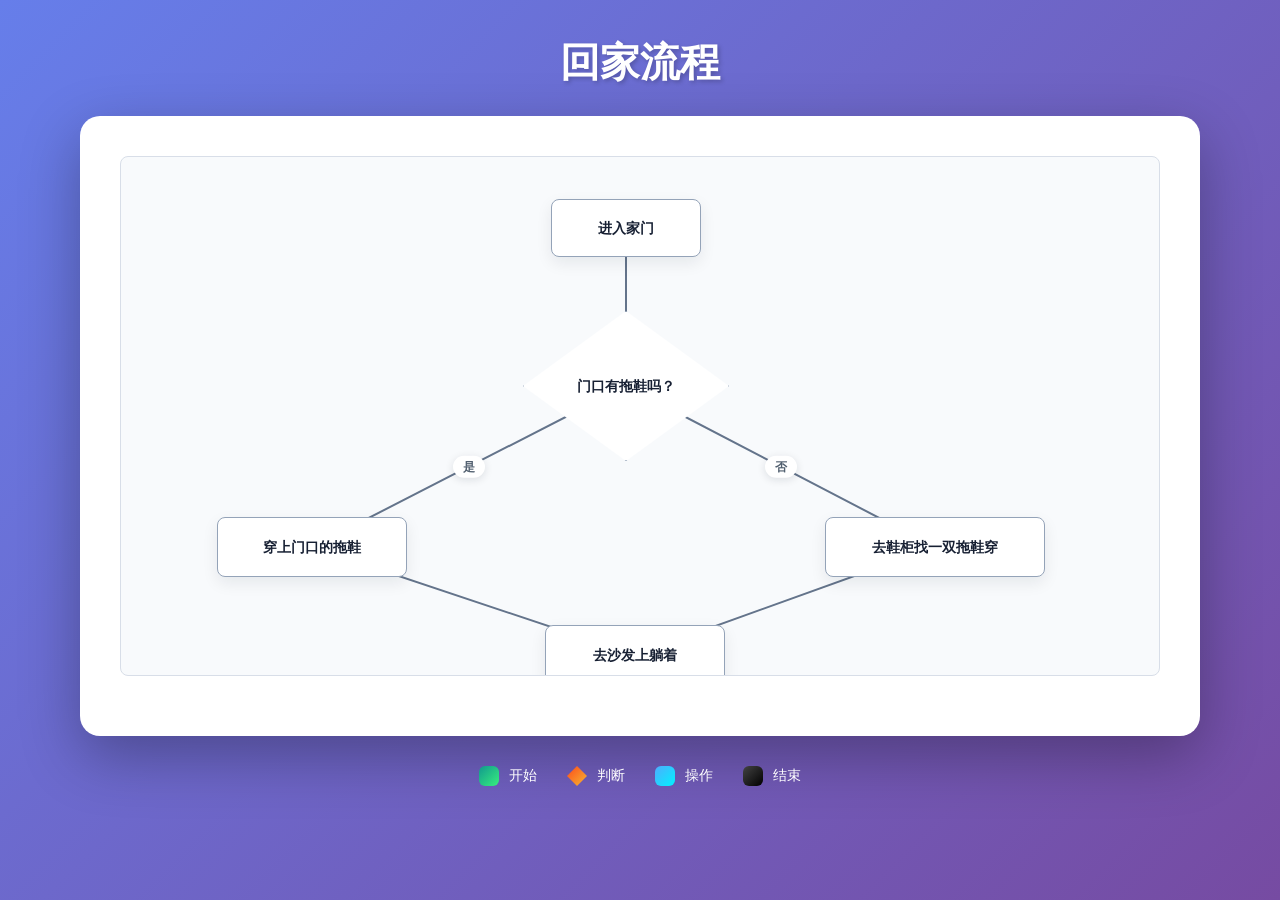
==== index.html @ dd54371f "Fix editable flow rendering protocol" ====
<!doctype html>
<html lang="zh-CN" data-ai-editable-html="v1">
<head>
  <meta charset="utf-8">
  <meta name="viewport" content="width=device-width, initial-scale=1">
  <title>回家流程图</title>
  <style>
    * {
      box-sizing: border-box;
    }

    body {
      margin: 0;
      min-height: 100vh;
      padding: 40px 20px;
      background: linear-gradient(135deg, #667eea 0%, #764ba2 100%);
      color: #172033;
      font-family: -apple-system, BlinkMacSystemFont, "Segoe UI", Roboto, "Helvetica Neue", Arial, sans-serif;
    }

    .container {
      max-width: 1120px;
      margin: 0 auto;
    }

    h1 {
      margin: 0 0 32px;
      color: #fff;
      text-align: center;
      font-size: 2.5rem;
      line-height: 1.1;
      text-shadow: 2px 2px 4px rgba(0, 0, 0, .22);
    }

    .flow-wrap {
      min-height: 620px;
      padding: 40px;
      border-radius: 20px;
      background: #fff;
      box-shadow: 0 20px 60px rgba(0, 0, 0, .3);
    }

    .ai-flow {
      width: 100%;
      min-height: 520px;
      position: relative;
      overflow: hidden;
      border-radius: 16px;
      background:
        linear-gradient(rgba(15, 23, 42, .05) 1px, transparent 1px),
        linear-gradient(90deg, rgba(15, 23, 42, .05) 1px, transparent 1px),
        #f8fafc;
      background-size: 28px 28px;
    }

    .ai-flow-lines line {
      stroke: #9ca3af;
      stroke-width: 3;
      stroke-linecap: round;
    }

    .ai-flow-node {
      border: 0;
      color: #fff;
      font-size: 16px;
      font-weight: 700;
      box-shadow: 0 8px 20px rgba(0, 0, 0, .18);
    }

    .ai-flow-node-start {
      background: linear-gradient(135deg, #11998e 0%, #38ef7d 100%);
    }

    .ai-flow-node-decision {
      background: linear-gradient(135deg, #fc4a1a 0%, #f7b733 100%);
      clip-path: polygon(50% 0%, 100% 50%, 50% 100%, 0% 50%);
      border-radius: 0;
      text-align: center;
    }

    .ai-flow-node-action {
      background: linear-gradient(135deg, #4facfe 0%, #00f2fe 100%);
    }

    .ai-flow-node-end {
      border-radius: 999px;
      background: linear-gradient(135deg, #434343 0%, #000000 100%);
    }

    .ai-flow-edge-label {
      background: #fff;
      color: #6b7280;
      font-size: 14px;
      font-weight: 700;
      box-shadow: 0 2px 8px rgba(0, 0, 0, .1);
    }

    .legend {
      display: flex;
      justify-content: center;
      gap: 30px;
      margin-top: 30px;
      flex-wrap: wrap;
    }

    .legend-item {
      display: flex;
      align-items: center;
      gap: 10px;
      color: #fff;
      font-size: 14px;
    }

    .legend-color {
      width: 20px;
      height: 20px;
      border-radius: 6px;
    }

    @media (max-width: 760px) {
      body {
        padding: 24px 12px;
      }

      h1 {
        font-size: 2rem;
      }

      .flow-wrap {
        padding: 18px;
      }
    }
  </style>
</head>
<body>
  <main class="container">
    <h1 data-edit-id="page_title">回家流程</h1>

    <section class="flow-wrap">
      <div data-flow-id="home_flow" class="ai-flow"></div>
    </section>

    <div class="legend">
      <div class="legend-item">
        <div class="legend-color ai-flow-node-start"></div>
        <span>开始</span>
      </div>
      <div class="legend-item">
        <div class="legend-color ai-flow-node-decision"></div>
        <span>判断</span>
      </div>
      <div class="legend-item">
        <div class="legend-color ai-flow-node-action"></div>
        <span>操作</span>
      </div>
      <div class="legend-item">
        <div class="legend-color ai-flow-node-end"></div>
        <span>结束</span>
      </div>
    </div>
  </main>

  <script id="ai-editable-html-model" type="application/json">
{
  "version": "1",
  "title": "回家流程图",
  "blocks": [
    {
      "id": "page_title",
      "type": "text",
      "selector": "[data-edit-id='page_title']",
      "content": "回家流程"
    },
    {
      "id": "home_flow",
      "type": "flow",
      "selector": "[data-flow-id='home_flow']",
      "nodes": [
        { "id": "enter_home", "label": "进入家门", "x": 430, "y": 42, "width": 150, "height": 58, "type": "start" },
        { "id": "has_slippers", "label": "门口有拖鞋吗？", "x": 402, "y": 154, "width": 206, "height": 150, "type": "decision" },
        { "id": "wear_slippers", "label": "穿上门口的拖鞋", "x": 96, "y": 360, "width": 190, "height": 60, "type": "action" },
        { "id": "find_slippers", "label": "去鞋柜找一双拖鞋穿", "x": 704, "y": 360, "width": 220, "height": 60, "type": "action" },
        { "id": "go_sofa", "label": "去沙发上躺着", "x": 424, "y": 468, "width": 180, "height": 60, "type": "end" }
      ],
      "edges": [
        { "id": "enter_to_decision", "source": "enter_home", "target": "has_slippers", "label": "" },
        { "id": "yes_to_wear", "source": "has_slippers", "target": "wear_slippers", "label": "是" },
        { "id": "no_to_find", "source": "has_slippers", "target": "find_slippers", "label": "否" },
        { "id": "wear_to_sofa", "source": "wear_slippers", "target": "go_sofa", "label": "" },
        { "id": "find_to_sofa", "source": "find_slippers", "target": "go_sofa", "label": "" }
      ]
    }
  ]
}
  </script>
  <script src="ai-editable-html/assets/runtime-v1.js"></script>
</body>
</html>
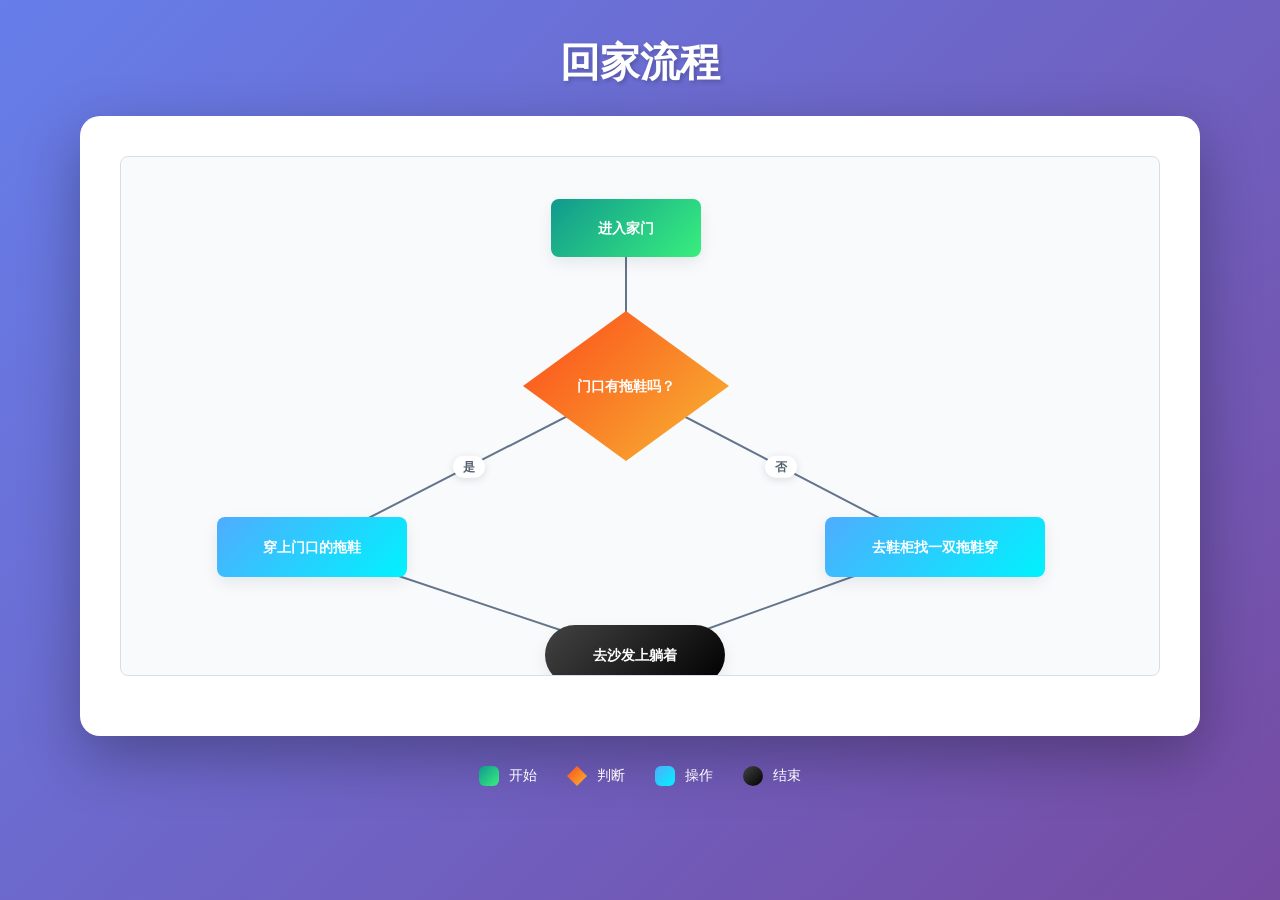
==== commit c114123b: "Fix decision node rendering" ====
--- a/index.html
+++ b/index.html
@@ -3,11 +3,9 @@
 <head>
   <meta charset="utf-8">
   <meta name="viewport" content="width=device-width, initial-scale=1">
-  <title>回家流程图</title>
+  <title>&#22238;&#23478;&#27969;&#31243;&#22270;</title>
   <style>
-    * {
-      box-sizing: border-box;
-    }
+    * { box-sizing: border-box; }
 
     body {
       margin: 0;
@@ -118,23 +116,15 @@
     }
 
     @media (max-width: 760px) {
-      body {
-        padding: 24px 12px;
-      }
-
-      h1 {
-        font-size: 2rem;
-      }
-
-      .flow-wrap {
-        padding: 18px;
-      }
+      body { padding: 24px 12px; }
+      h1 { font-size: 2rem; }
+      .flow-wrap { padding: 18px; }
     }
   </style>
 </head>
 <body>
   <main class="container">
-    <h1 data-edit-id="page_title">回家流程</h1>
+    <h1 data-edit-id="page_title">&#22238;&#23478;&#27969;&#31243;</h1>
 
     <section class="flow-wrap">
       <div data-flow-id="home_flow" class="ai-flow"></div>
@@ -143,19 +133,19 @@
     <div class="legend">
       <div class="legend-item">
         <div class="legend-color ai-flow-node-start"></div>
-        <span>开始</span>
+        <span>&#24320;&#22987;</span>
       </div>
       <div class="legend-item">
         <div class="legend-color ai-flow-node-decision"></div>
-        <span>判断</span>
+        <span>&#21028;&#26029;</span>
       </div>
       <div class="legend-item">
         <div class="legend-color ai-flow-node-action"></div>
-        <span>操作</span>
+        <span>&#25805;&#20316;</span>
       </div>
       <div class="legend-item">
         <div class="legend-color ai-flow-node-end"></div>
-        <span>结束</span>
+        <span>&#32467;&#26463;</span>
       </div>
     </div>
   </main>
@@ -163,29 +153,29 @@
   <script id="ai-editable-html-model" type="application/json">
 {
   "version": "1",
-  "title": "回家流程图",
+  "title": "\u56de\u5bb6\u6d41\u7a0b\u56fe",
   "blocks": [
     {
       "id": "page_title",
       "type": "text",
       "selector": "[data-edit-id='page_title']",
-      "content": "回家流程"
+      "content": "\u56de\u5bb6\u6d41\u7a0b"
     },
     {
       "id": "home_flow",
       "type": "flow",
       "selector": "[data-flow-id='home_flow']",
       "nodes": [
-        { "id": "enter_home", "label": "进入家门", "x": 430, "y": 42, "width": 150, "height": 58, "type": "start" },
-        { "id": "has_slippers", "label": "门口有拖鞋吗？", "x": 402, "y": 154, "width": 206, "height": 150, "type": "decision" },
-        { "id": "wear_slippers", "label": "穿上门口的拖鞋", "x": 96, "y": 360, "width": 190, "height": 60, "type": "action" },
-        { "id": "find_slippers", "label": "去鞋柜找一双拖鞋穿", "x": 704, "y": 360, "width": 220, "height": 60, "type": "action" },
-        { "id": "go_sofa", "label": "去沙发上躺着", "x": 424, "y": 468, "width": 180, "height": 60, "type": "end" }
+        { "id": "enter_home", "label": "\u8fdb\u5165\u5bb6\u95e8", "x": 430, "y": 42, "width": 150, "height": 58, "type": "start" },
+        { "id": "has_slippers", "label": "\u95e8\u53e3\u6709\u62d6\u978b\u5417\uff1f", "x": 402, "y": 154, "width": 206, "height": 150, "type": "decision" },
+        { "id": "wear_slippers", "label": "\u7a7f\u4e0a\u95e8\u53e3\u7684\u62d6\u978b", "x": 96, "y": 360, "width": 190, "height": 60, "type": "action" },
+        { "id": "find_slippers", "label": "\u53bb\u978b\u67dc\u627e\u4e00\u53cc\u62d6\u978b\u7a7f", "x": 704, "y": 360, "width": 220, "height": 60, "type": "action" },
+        { "id": "go_sofa", "label": "\u53bb\u6c99\u53d1\u4e0a\u8eba\u7740", "x": 424, "y": 468, "width": 180, "height": 60, "type": "end" }
       ],
       "edges": [
         { "id": "enter_to_decision", "source": "enter_home", "target": "has_slippers", "label": "" },
-        { "id": "yes_to_wear", "source": "has_slippers", "target": "wear_slippers", "label": "是" },
-        { "id": "no_to_find", "source": "has_slippers", "target": "find_slippers", "label": "否" },
+        { "id": "yes_to_wear", "source": "has_slippers", "target": "wear_slippers", "label": "\u662f" },
+        { "id": "no_to_find", "source": "has_slippers", "target": "find_slippers", "label": "\u5426" },
         { "id": "wear_to_sofa", "source": "wear_slippers", "target": "go_sofa", "label": "" },
         { "id": "find_to_sofa", "source": "find_slippers", "target": "go_sofa", "label": "" }
       ]
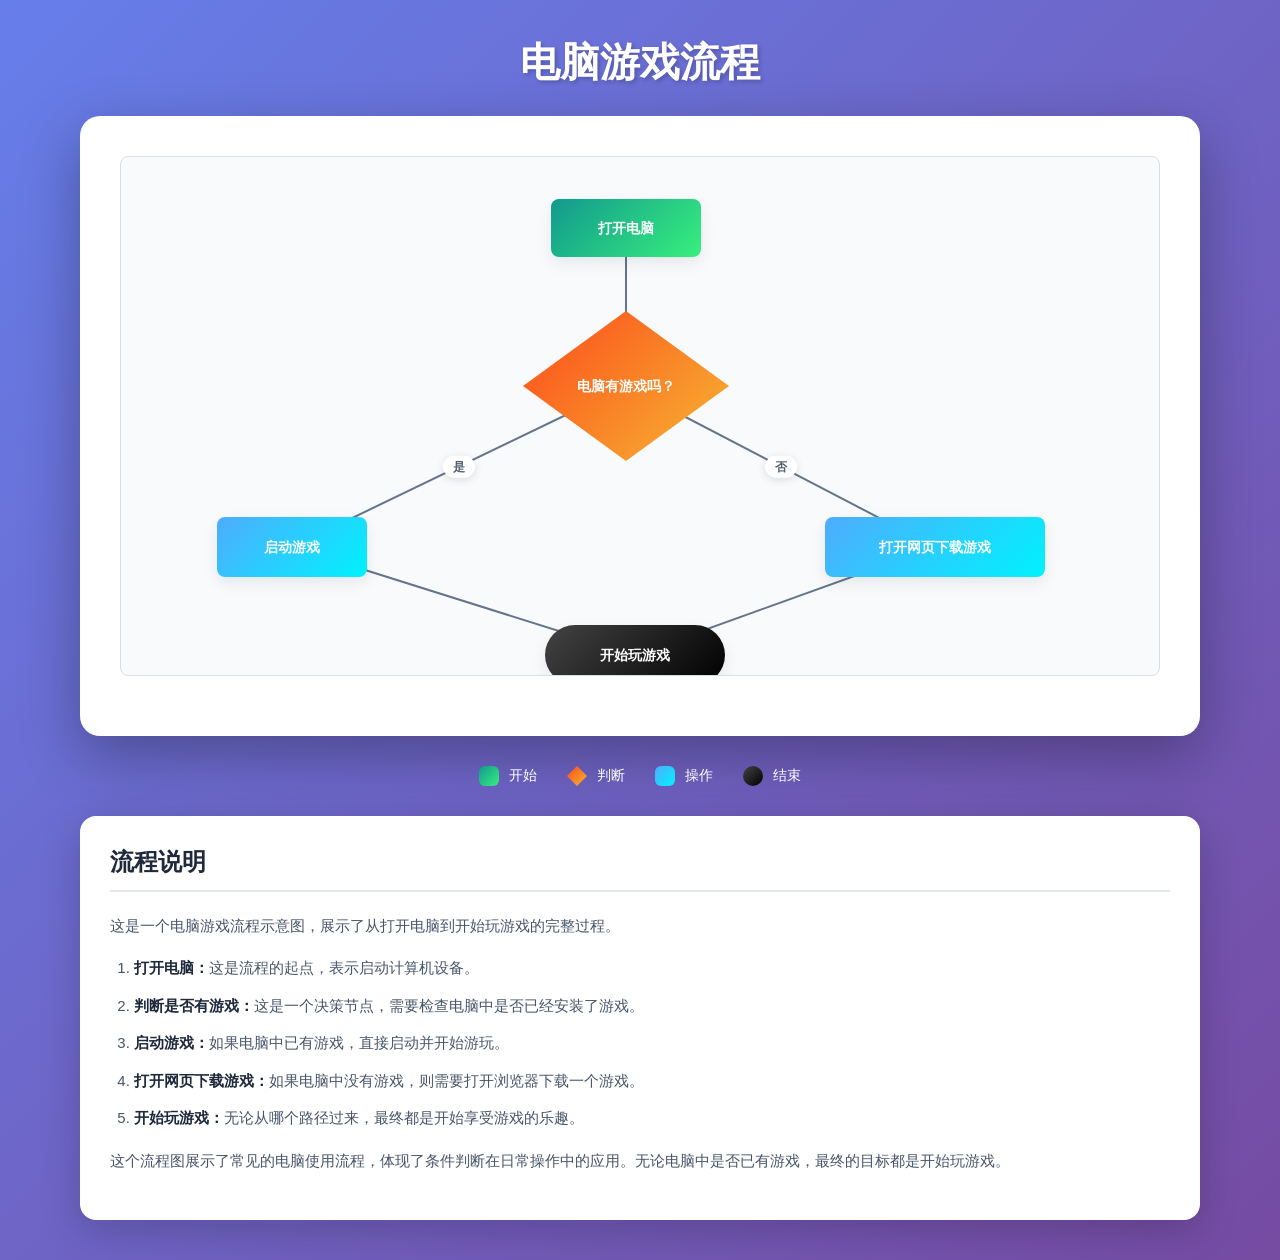
==== commit 9e6602f2: "Add inline text and shape editing" ====
--- a/index.html
+++ b/index.html
@@ -115,6 +115,46 @@
       border-radius: 6px;
     }
 
+    .description {
+      margin-top: 30px;
+      padding: 30px;
+      border-radius: 16px;
+      background: #fff;
+      box-shadow: 0 10px 40px rgba(0, 0, 0, .2);
+    }
+
+    .description h2 {
+      margin: 0 0 20px;
+      color: #1e293b;
+      font-size: 1.5rem;
+      font-weight: 700;
+      border-bottom: 2px solid #e2e8f0;
+      padding-bottom: 12px;
+    }
+
+    .description p {
+      margin: 0 0 16px;
+      color: #475569;
+      line-height: 1.8;
+      font-size: 15px;
+    }
+
+    .description ol {
+      margin: 0 0 16px;
+      padding-left: 24px;
+    }
+
+    .description li {
+      margin-bottom: 12px;
+      color: #475569;
+      line-height: 1.7;
+      font-size: 15px;
+    }
+
+    .description strong {
+      color: #1e293b;
+    }
+
     @media (max-width: 760px) {
       body { padding: 24px 12px; }
       h1 { font-size: 2rem; }
@@ -124,7 +164,7 @@
 </head>
 <body>
   <main class="container">
-    <h1 data-edit-id="page_title">&#22238;&#23478;&#27969;&#31243;</h1>
+    <h1 data-edit-id="page_title">电脑游戏流程</h1>
 
     <section class="flow-wrap">
       <div data-flow-id="home_flow" class="ai-flow"></div>
@@ -148,36 +188,51 @@
         <span>&#32467;&#26463;</span>
       </div>
     </div>
+
+    <section class="description">
+      <h2 data-edit-id="desc_title">流程说明</h2>
+      <div data-edit-id="desc_content">
+        <p>这是一个电脑游戏流程示意图，展示了从打开电脑到开始玩游戏的完整过程。</p>
+        <ol>
+          <li><strong>打开电脑：</strong>这是流程的起点，表示启动计算机设备。</li>
+          <li><strong>判断是否有游戏：</strong>这是一个决策节点，需要检查电脑中是否已经安装了游戏。</li>
+          <li><strong>启动游戏：</strong>如果电脑中已有游戏，直接启动并开始游玩。</li>
+          <li><strong>打开网页下载游戏：</strong>如果电脑中没有游戏，则需要打开浏览器下载一个游戏。</li>
+          <li><strong>开始玩游戏：</strong>无论从哪个路径过来，最终都是开始享受游戏的乐趣。</li>
+        </ol>
+        <p>这个流程图展示了常见的电脑使用流程，体现了条件判断在日常操作中的应用。无论电脑中是否已有游戏，最终的目标都是开始玩游戏。</p>
+      </div>
+    </section>
   </main>
 
   <script id="ai-editable-html-model" type="application/json">
 {
   "version": "1",
-  "title": "\u56de\u5bb6\u6d41\u7a0b\u56fe",
+  "title": "\u7535\u8111\u6e38\u620f\u6d41\u7a0b\u56fe",
   "blocks": [
     {
       "id": "page_title",
       "type": "text",
       "selector": "[data-edit-id='page_title']",
-      "content": "\u56de\u5bb6\u6d41\u7a0b"
+      "content": "\u7535\u8111\u6e38\u620f\u6d41\u7a0b"
     },
     {
       "id": "home_flow",
       "type": "flow",
       "selector": "[data-flow-id='home_flow']",
       "nodes": [
-        { "id": "enter_home", "label": "\u8fdb\u5165\u5bb6\u95e8", "x": 430, "y": 42, "width": 150, "height": 58, "type": "start" },
-        { "id": "has_slippers", "label": "\u95e8\u53e3\u6709\u62d6\u978b\u5417\uff1f", "x": 402, "y": 154, "width": 206, "height": 150, "type": "decision" },
-        { "id": "wear_slippers", "label": "\u7a7f\u4e0a\u95e8\u53e3\u7684\u62d6\u978b", "x": 96, "y": 360, "width": 190, "height": 60, "type": "action" },
-        { "id": "find_slippers", "label": "\u53bb\u978b\u67dc\u627e\u4e00\u53cc\u62d6\u978b\u7a7f", "x": 704, "y": 360, "width": 220, "height": 60, "type": "action" },
-        { "id": "go_sofa", "label": "\u53bb\u6c99\u53d1\u4e0a\u8eba\u7740", "x": 424, "y": 468, "width": 180, "height": 60, "type": "end" }
+        { "id": "turn_on_pc", "label": "\u6253\u5f00\u7535\u8111", "x": 430, "y": 42, "width": 150, "height": 58, "type": "start" },
+        { "id": "has_game", "label": "\u7535\u8111\u6709\u6e38\u620f\u5417\uff1f", "x": 402, "y": 154, "width": 206, "height": 150, "type": "decision" },
+        { "id": "start_game", "label": "\u542f\u52a8\u6e38\u620f", "x": 96, "y": 360, "width": 150, "height": 60, "type": "action" },
+        { "id": "download_game", "label": "\u6253\u5f00\u7f51\u9875\u4e0b\u8f7d\u6e38\u620f", "x": 704, "y": 360, "width": 220, "height": 60, "type": "action" },
+        { "id": "play_game", "label": "\u5f00\u59cb\u73a9\u6e38\u620f", "x": 424, "y": 468, "width": 180, "height": 60, "type": "end" }
       ],
       "edges": [
-        { "id": "enter_to_decision", "source": "enter_home", "target": "has_slippers", "label": "" },
-        { "id": "yes_to_wear", "source": "has_slippers", "target": "wear_slippers", "label": "\u662f" },
-        { "id": "no_to_find", "source": "has_slippers", "target": "find_slippers", "label": "\u5426" },
-        { "id": "wear_to_sofa", "source": "wear_slippers", "target": "go_sofa", "label": "" },
-        { "id": "find_to_sofa", "source": "find_slippers", "target": "go_sofa", "label": "" }
+        { "id": "start_to_decision", "source": "turn_on_pc", "target": "has_game", "label": "" },
+        { "id": "yes_to_start", "source": "has_game", "target": "start_game", "label": "\u662f" },
+        { "id": "no_to_download", "source": "has_game", "target": "download_game", "label": "\u5426" },
+        { "id": "start_to_play", "source": "start_game", "target": "play_game", "label": "" },
+        { "id": "download_to_play", "source": "download_game", "target": "play_game", "label": "" }
       ]
     }
   ]
